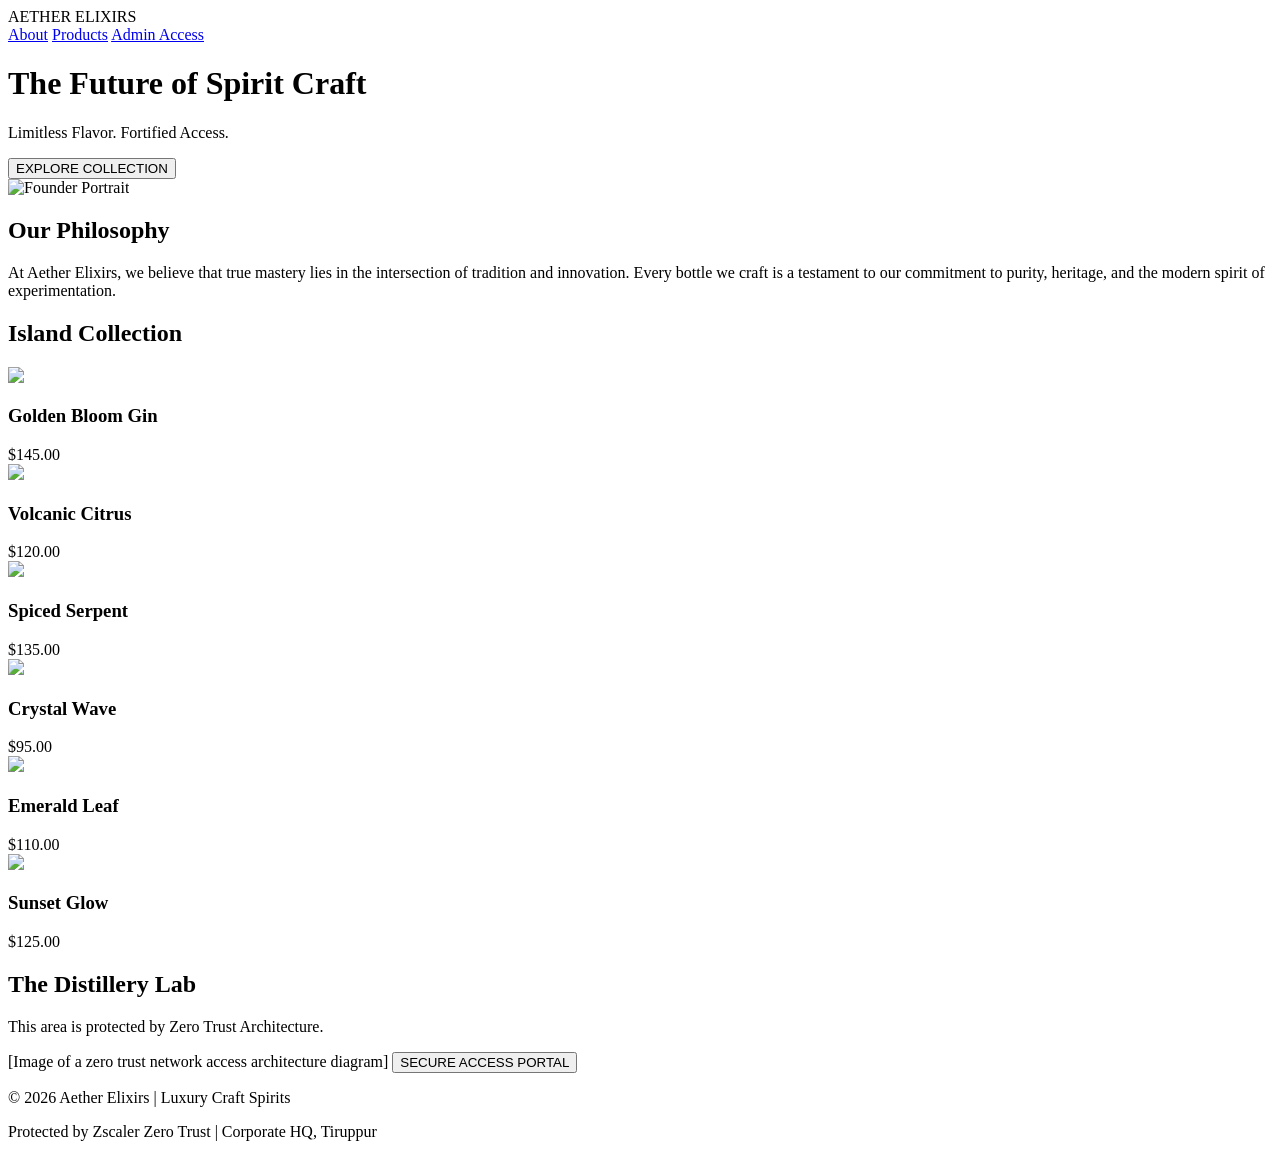
==== index.html @ 670fb10f "Add files via upload" ====
<!DOCTYPE html>
<html lang="en">
<head>
    <meta charset="UTF-8">
    <title>Aether Elixirs | Luxury Craft Spirits</title>
    <link rel="stylesheet" href="style.css">
</head>
<body>

    <nav class="navbar">
        <div class="brand">AETHER ELIXIRS</div>
        <div class="nav-links">
            <a href="#">About</a>
            <a href="#">Products</a>
            <a href="login.html" class="admin-link">Admin Access</a>
        </div>
    </nav>

    <header class="hero">
        <div class="hero-content">
            <h1>The Future of Spirit Craft</h1>
            <p>Limitless Flavor. Fortified Access.</p>
            <button class="btn-explore">EXPLORE COLLECTION</button>
        </div>
        <img src="c:\Users\ELCOT\Downloads\a588665aa62dd3f9f074b2cbfe760810.jpg" alt="Founder Portrait" class="founder-img">
    </header>

    <section class="philosophy">
        <h2>Our Philosophy</h2>
        <p>At Aether Elixirs, we believe that true mastery lies in the intersection of tradition and innovation. Every bottle we craft is a testament to our commitment to purity, heritage, and the modern spirit of experimentation.</p>
    </section>

    <section class="collection">
        <h2>Island Collection</h2>
        <div class="grid">
            <div class="item"><img src="c:\Users\ELCOT\Downloads\ginkins-gin-golden-bloom_orig.png"><h3>Golden Bloom Gin</h3><span class="price">$145.00</span></div>
            <div class="item"><img src="c:\Users\ELCOT\Downloads\images (1).jpg"><h3>Volcanic Citrus</h3><span class="price">$120.00</span></div>
            <div class="item"><img src="c:\Users\ELCOT\Downloads\images (2).jpg"><h3>Spiced Serpent</h3><span class="price">$135.00</span></div>
            <div class="item"><img src="c:\Users\ELCOT\Downloads\61Kg4yEkqEL._AC_UF894,1000_QL80_.jpg"><h3>Crystal Wave</h3><span class="price">$95.00</span></div>
            <div class="item"><img src="c:\Users\ELCOT\Downloads\emerald-fizz-royale4879.png"><h3>Emerald Leaf</h3><span class="price">$110.00</span></div>
            <div class="item"><img src="c:\Users\ELCOT\Downloads\bombay-gin-sunset-1200x989.png"><h3>Sunset Glow</h3><span class="price">$125.00</span></div>
        </div>
    </section>

    <section class="lab">
        <h2>The Distillery Lab</h2>
        <p>This area is protected by Zero Trust Architecture.</p>
        

[Image of a zero trust network access architecture diagram]

        <button class="btn-lab">SECURE ACCESS PORTAL</button>
    </section>

    <footer>
        <div class="footer-content">
            <p>&copy; 2026 Aether Elixirs | Luxury Craft Spirits</p>
            <p>Protected by Zscaler Zero Trust | Corporate HQ, Tiruppur</p>
        </div>
    </footer>

</body>
</html>
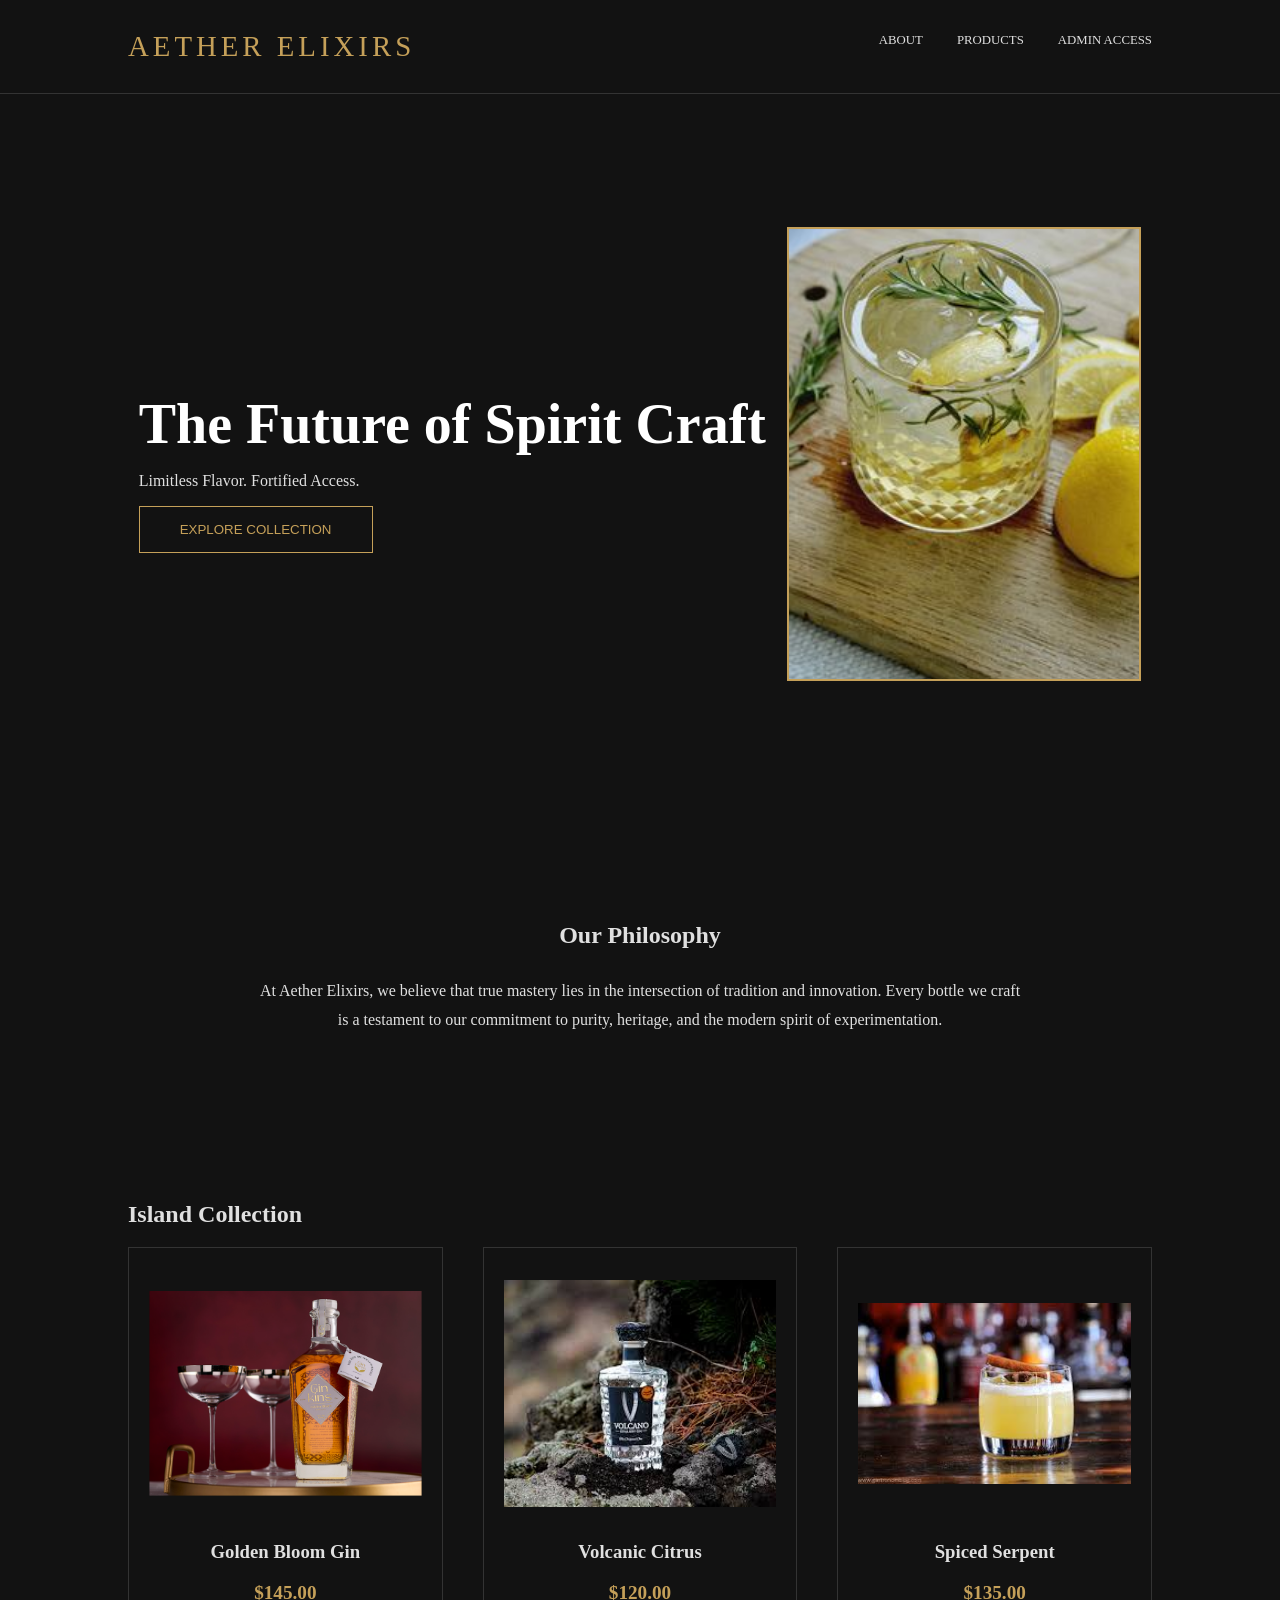
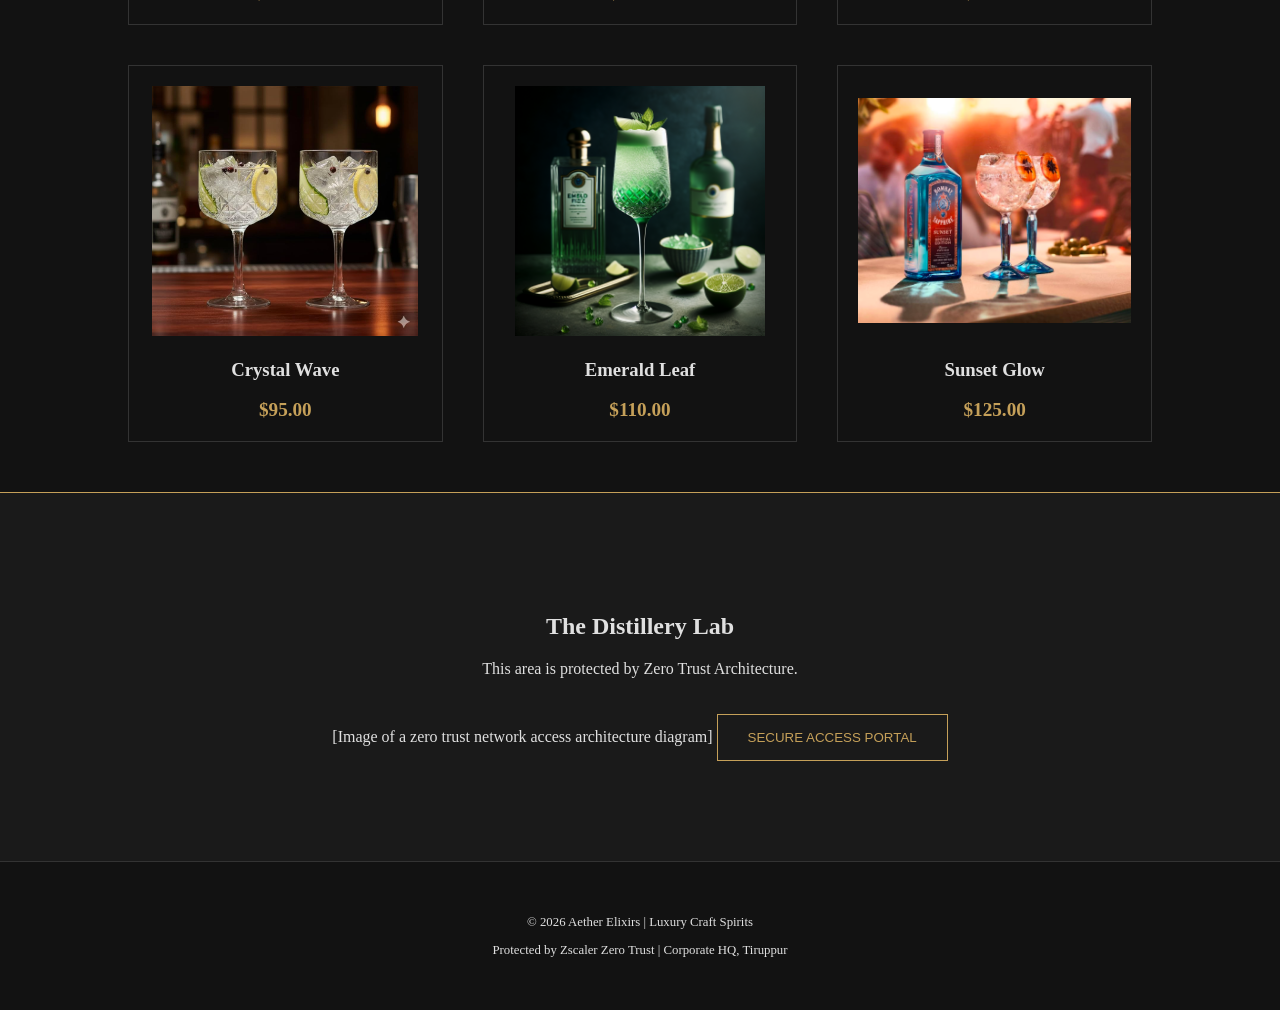
==== commit aecff59b: "Fix HTML entities and update image paths" ====
--- a/index.html
+++ b/index.html
@@ -22,7 +22,7 @@
             <p>Limitless Flavor. Fortified Access.</p>
             <button class="btn-explore">EXPLORE COLLECTION</button>
         </div>
-        <img src="c:\Users\ELCOT\Downloads\a588665aa62dd3f9f074b2cbfe760810.jpg" alt="Founder Portrait" class="founder-img">
+        <img src="a588665aa62dd3f9f074b2cbfe760810.jpg" alt="Founder Portrait" class="founder-img">
     </header>
 
     <section class="philosophy">
@@ -33,12 +33,12 @@
     <section class="collection">
         <h2>Island Collection</h2>
         <div class="grid">
-            <div class="item"><img src="c:\Users\ELCOT\Downloads\ginkins-gin-golden-bloom_orig.png"><h3>Golden Bloom Gin</h3><span class="price">$145.00</span></div>
-            <div class="item"><img src="c:\Users\ELCOT\Downloads\images (1).jpg"><h3>Volcanic Citrus</h3><span class="price">$120.00</span></div>
-            <div class="item"><img src="c:\Users\ELCOT\Downloads\images (2).jpg"><h3>Spiced Serpent</h3><span class="price">$135.00</span></div>
-            <div class="item"><img src="c:\Users\ELCOT\Downloads\61Kg4yEkqEL._AC_UF894,1000_QL80_.jpg"><h3>Crystal Wave</h3><span class="price">$95.00</span></div>
-            <div class="item"><img src="c:\Users\ELCOT\Downloads\emerald-fizz-royale4879.png"><h3>Emerald Leaf</h3><span class="price">$110.00</span></div>
-            <div class="item"><img src="c:\Users\ELCOT\Downloads\bombay-gin-sunset-1200x989.png"><h3>Sunset Glow</h3><span class="price">$125.00</span></div>
+            <div class="item"><img src="ginkins-gin-golden-bloom_orig.png"><h3>Golden Bloom Gin</h3><span class="price">$145.00</span></div>
+            <div class="item"><img src="images (1).jpg"><h3>Volcanic Citrus</h3><span class="price">$120.00</span></div>
+            <div class="item"><img src="images (2).jpg"><h3>Spiced Serpent</h3><span class="price">$135.00</span></div>
+            <div class="item"><img src="61Kg4yEkqEL._AC_UF894,1000_QL80_.jpg"><h3>Crystal Wave</h3><span class="price">$95.00</span></div>
+            <div class="item"><img src="emerald-fizz-royale4879.png"><h3>Emerald Leaf</h3><span class="price">$110.00</span></div>
+            <div class="item"><img src="bombay-gin-sunset-1200x989.png"><h3>Sunset Glow</h3><span class="price">$125.00</span></div>
         </div>
     </section>
 
@@ -60,4 +60,4 @@
     </footer>
 
 </body>
-</html>+</html>
--- a/style.css
+++ b/style.css
@@ -0,0 +1,119 @@
+:root { 
+    --dark: #0f0f0f; 
+    --gold: #c5a059; 
+    --text: #d1d1d1; 
+}
+
+body { background: var(--dark); color: var(--text); font-family: 'Playfair Display', serif; margin: 0; }
+
+.navbar { padding: 40px 10%; display: flex; justify-content: space-between; border-bottom: 2px solid var(--gold); }
+.brand { font-size: 2rem; letter-spacing: 6px; color: var(--gold); }
+.nav-links a { color: var(--text); text-decoration: none; margin-left: 30px; text-transform: uppercase; font-size: 0.8rem; }
+
+.hero { height: 75vh; display: flex; align-items: center; justify-content: space-around; padding: 0 10%; }
+.hero-content h1 { font-size: 3.5rem; color: #fff; margin-bottom: 10px; }
+.founder-img { width: 350px; height: 450px; object-fit: cover; border: 2px solid var(--gold); }
+
+.collection { padding: 80px 10%; }
+.grid { display: grid; grid-template-columns: repeat(3, 1fr); gap: 50px; }
+
+.item { text-align: center; border: 1px solid #333; padding: 20px; transition: 0.4s; }
+.item:hover { border-color: var(--gold); transform: translateY(-10px); }
+.item img { width: 100%; height: 250px; object-fit: contain; }
+
+.price { display: block; margin-top: 10px; color: var(--gold); font-weight: bold; font-size: 1.2rem; }
+
+.btn-explore { padding: 15px 40px; background: transparent; border: 1px solid var(--gold); color: var(--gold); cursor: pointer; transition: 0.3s; }
+.btn-explore:hover { background: var(--gold); color: #000; }
+
+.lab { padding: 80px 10%; text-align: center; background: #1a1a1a; border-top: 2px solid var(--gold); }
+
+:root { --gold: #c5a059; --dark: #121212; --text: #e0e0e0; }
+
+body { background: var(--dark); color: var(--text); font-family: 'Playfair Display', serif; margin: 0; }
+
+.navbar { padding: 30px 10%; display: flex; justify-content: space-between; border-bottom: 1px solid #333; }
+.brand { font-size: 1.8rem; letter-spacing: 4px; color: var(--gold); }
+
+.hero { height: 80vh; display: flex; align-items: center; justify-content: space-around; padding: 0 10%; }
+.founder-img { width: 350px; border: 2px solid var(--gold); }
+
+.philosophy { padding: 80px 20%; text-align: center; line-height: 1.8; }
+
+.collection { padding: 50px 10%; }
+.grid { display: grid; grid-template-columns: repeat(3, 1fr); gap: 40px; }
+.item { text-align: center; padding: 20px; border: 1px solid #333; transition: 0.3s; }
+.item:hover { border-color: var(--gold); }
+.price { color: var(--gold); display: block; font-size: 1.2rem; margin-top: 10px; }
+
+.lab { padding: 100px 10%; text-align: center; background: #1a1a1a; border-top: 1px solid var(--gold); }
+.btn-lab { background: transparent; color: var(--gold); border: 1px solid var(--gold); padding: 15px 30px; margin-top: 20px; cursor: pointer; }
+
+footer { text-align: center; padding: 40px; border-top: 1px solid #333; font-size: 0.8rem; }
+
+/* Login Page Specific Styles */
+.login-page {
+    background-color: var(--dark);
+    display: flex;
+    justify-content: center;
+    align-items: center;
+    height: 100vh;
+    margin: 0;
+}
+
+.login-container {
+    width: 100%;
+    max-width: 400px;
+    padding: 60px 40px;
+    background: #1a1a1a;
+    border: 1px solid var(--gold);
+    text-align: center;
+    box-shadow: 0 10px 30px rgba(0, 0, 0, 0.5);
+}
+
+.login-container h2 {
+    font-family: 'Playfair Display', serif;
+    color: var(--gold);
+    margin-bottom: 10px;
+    font-size: 1.8rem;
+}
+
+.login-container p {
+    color: #888;
+    margin-bottom: 30px;
+    font-size: 0.9rem;
+}
+
+.login-container input {
+    width: 100%;
+    padding: 15px;
+    margin: 10px 0;
+    background: #000;
+    border: 1px solid #333;
+    color: #fff;
+    box-sizing: border-box; /* Ensures padding doesn't break layout */
+    font-family: 'Inter', sans-serif;
+}
+
+.login-container input:focus {
+    border-color: var(--gold);
+    outline: none;
+}
+
+.login-container button {
+    width: 100%;
+    margin-top: 20px;
+    padding: 15px;
+    background: transparent;
+    border: 1px solid var(--gold);
+    color: var(--gold);
+    text-transform: uppercase;
+    letter-spacing: 2px;
+    cursor: pointer;
+    transition: 0.3s;
+}
+
+.login-container button:hover {
+    background: var(--gold);
+    color: #000;
+}
